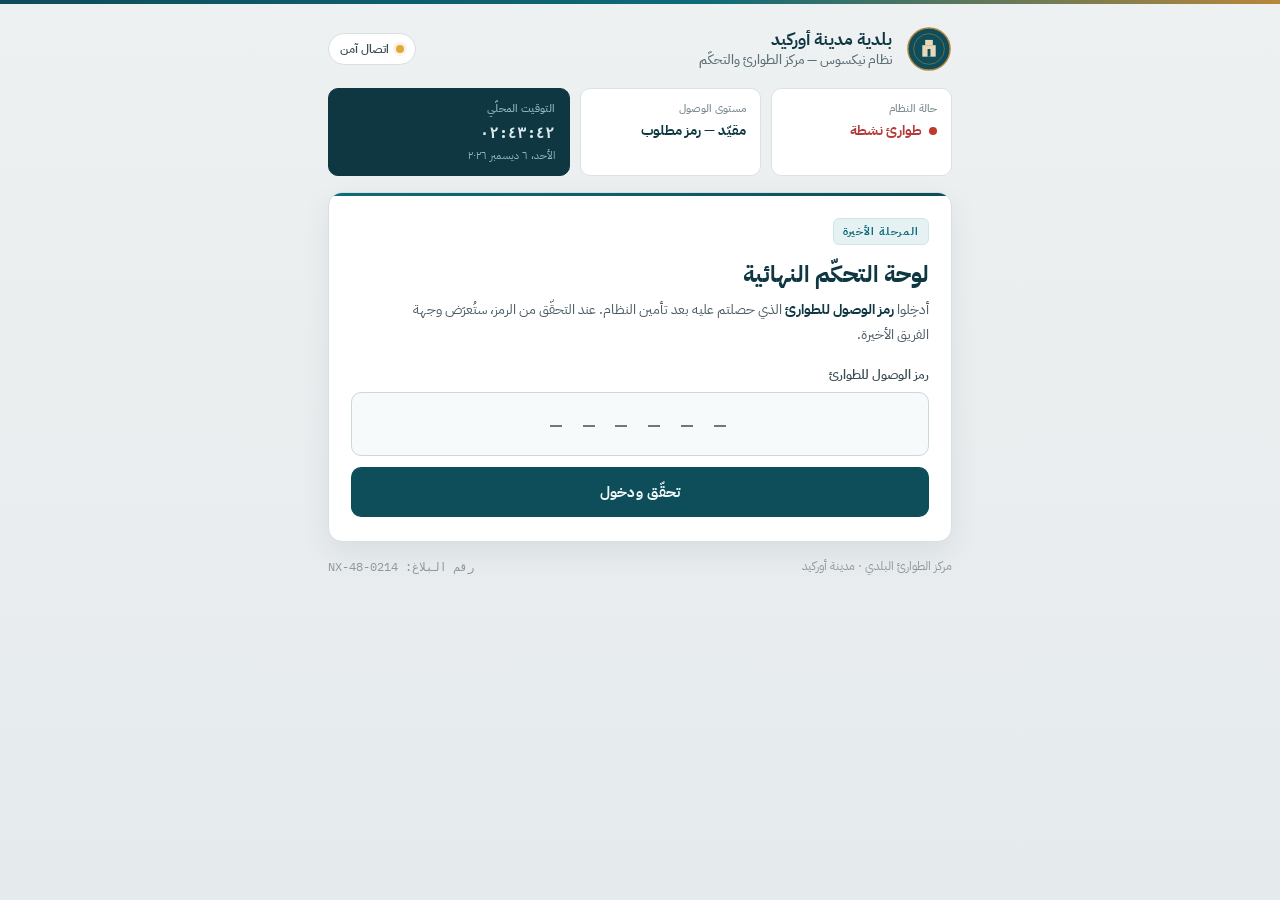
==== site3-emergency-panel/index.html @ ca9a8b62 "Add Site 3 - Emergency Panel (vanilla HTML/CSS/JS) Pixel-perfect implementation of the 'Site 3 - Eme" ====
<!DOCTYPE html>
<html lang="ar" dir="rtl">
<head>
<meta charset="utf-8">
<meta name="viewport" content="width=device-width, initial-scale=1">
<title>بلدية مدينة أوركيد — مركز الطوارئ والتحكّم</title>
<link rel="preconnect" href="https://fonts.googleapis.com">
<link rel="preconnect" href="https://fonts.gstatic.com" crossorigin>
<link href="https://fonts.googleapis.com/css2?family=IBM+Plex+Sans+Arabic:wght@400;500;600;700&family=IBM+Plex+Mono:wght@500;600&display=swap" rel="stylesheet">
<link rel="stylesheet" href="css/style.css">
</head>
<body>
<div class="page">
  <div class="top-bar"></div>

  <div class="container">

    <header class="header">
      <svg class="logo" width="46" height="46" viewBox="0 0 48 48" aria-hidden="true"><circle cx="24" cy="24" r="22" fill="#0e4d5a"/><circle cx="24" cy="24" r="22" fill="none" stroke="#b8863b" stroke-width="1.5"/><circle cx="24" cy="24" r="16" fill="none" stroke="#b8863b" stroke-width="1" opacity=".55"/><rect x="17" y="20" width="14" height="12" fill="#e9d9b8"/><rect x="20" y="14.5" width="8" height="5.5" fill="#e9d9b8"/><rect x="22.5" y="24" width="3" height="8" fill="#0e4d5a"/></svg>
      <div class="header-text">
        <div class="org-name">بلدية <span data-bind="cityName"></span></div>
        <div class="org-sub">نظام نيكسوس — مركز الطوارئ والتحكّم</div>
      </div>
      <div class="secure-pill">
        <span class="pill-dot"></span>
        <span class="pill-label">اتصال آمن</span>
      </div>
    </header>

    <div class="status-row">
      <div class="status-card">
        <div class="status-label">حالة النظام</div>
        <div class="status-value status-value--danger"><span class="danger-dot"></span>طوارئ نشطة</div>
      </div>
      <div class="status-card">
        <div class="status-label">مستوى الوصول</div>
        <div class="status-value">مقيّد — رمز مطلوب</div>
      </div>
      <div class="status-card status-card--dark">
        <div class="status-label status-label--dark">التوقيت المحلّي</div>
        <div class="clock-time" id="clock-time"></div>
        <div class="clock-date" id="clock-date"></div>
      </div>
    </div>

    <div class="panel">
      <div class="panel-accent"></div>
      <div class="panel-body">

        <section id="locked-view">
          <div class="stage-badge">المرحلة الأخيرة</div>
          <h1 class="panel-title">لوحة التحكّم النهائية</h1>
          <p class="panel-desc">أدخِلوا <b>رمز الوصول للطوارئ</b> الذي حصلتم عليه بعد تأمين النظام. عند التحقّق من الرمز، ستُعرَض وجهة الفريق الأخيرة.</p>

          <label class="field-label" for="code-input">رمز الوصول للطوارئ</label>
          <div class="field-group">
            <input id="code-input" dir="ltr" placeholder="— — — — — —" autocomplete="off" spellcheck="false">
            <button id="submit-btn" class="submit-btn" type="button">تحقّق ودخول</button>
          </div>

          <div class="error-box" id="error-box" hidden>
            <span class="error-icon">⚠</span>
            <div>
              <div class="error-title">رمز غير صالح</div>
              <div class="error-sub">تأكّدوا من الرمز وأعيدوا المحاولة · محاولات: <span id="attempts-count">0</span></div>
            </div>
          </div>
        </section>

        <section id="solved-view" hidden>
          <div class="success-head">
            <span class="success-check">✓</span>
            <div>
              <div class="success-title">تم التحقّق من الرمز</div>
              <div class="success-sub">النظام: مؤمّن ومُعاد ضبطه</div>
            </div>
          </div>

          <div class="location-card">
            <div class="location-head">
              <svg width="16" height="16" viewBox="0 0 24 24" fill="#7fd0a0" aria-hidden="true"><path d="M12 2a7 7 0 0 0-7 7c0 5 7 13 7 13s7-8 7-13a7 7 0 0 0-7-7Z"/><circle cx="12" cy="9" r="2.6" fill="#0e3742"/></svg>
              الوجهة الأخيرة للفريق
            </div>
            <div class="location-body">
              <div class="location-label">موقع المهندس المفقود</div>
              <div id="location-lines"></div>
            </div>
          </div>

          <p class="outro">انتهت المهمّة الرقمية. الخطوة التالية على أرض الواقع — توجّهوا إلى الموقع أعلاه بأسرع وقت.</p>
          <button id="reset-btn" class="reset-btn" type="button">إعادة القفل</button>
        </section>

      </div>
    </div>

    <footer class="footer-row">
      <span>مركز الطوارئ البلدي · <span data-bind="cityName"></span></span>
      <span class="report-id">رقم البلاغ: NX-48-0214</span>
    </footer>

  </div>
</div>
<script src="js/app.js"></script>
</body>
</html>
---- site3-emergency-panel/css/style.css ----
*{box-sizing:border-box}
html,body{margin:0}
body{background:#eaeef0;font-family:"IBM Plex Sans Arabic",system-ui,sans-serif;color:#16242b}
a{color:#0e6b78;text-decoration:none}
a:hover{text-decoration:underline}
input{font-family:inherit}
::selection{background:#cfe6e9}

.page{min-height:100vh;width:100%;display:flex;flex-direction:column;align-items:center;background:linear-gradient(180deg,#eef1f2 0%,#e5eaec 100%)}
.top-bar{height:4px;width:100%;background:linear-gradient(90deg,#0e4d5a,#0e6b78 55%,#b8863b)}

.container{width:100%;max-width:660px;padding:22px 18px 40px;display:flex;flex-direction:column;gap:16px}

.header{display:flex;align-items:center;gap:14px;flex-wrap:wrap}
.logo{flex:none}
.header-text{flex:1;min-width:0}
.org-name{font-size:17px;font-weight:700;color:#0e3742;line-height:1.25}
.org-sub{font-size:12.5px;color:#5b6f77;font-weight:500}
.secure-pill{display:flex;align-items:center;gap:7px;padding:6px 11px;background:#fff;border:1px solid #d7dfe1;border-radius:999px;flex:none}
.pill-dot{width:8px;height:8px;border-radius:50%;background:#e0a83b;box-shadow:0 0 0 3px #e0a83b22}
.pill-label{font-size:12px;color:#3a4c53;font-weight:600}

.status-row{display:flex;gap:10px;flex-wrap:wrap;align-items:stretch}
.status-card{flex:1;min-width:140px;background:#fff;border:1px solid #dbe2e4;border-radius:10px;padding:11px 14px}
.status-label{font-size:11px;color:#7b8b91;font-weight:500;margin-bottom:3px}
.status-value{font-size:14px;color:#0e3742;font-weight:700}
.status-value--danger{color:#b23b3b;display:flex;align-items:center;gap:7px}
.danger-dot{width:8px;height:8px;border-radius:50%;background:#c0392b}
.status-card--dark{flex:1.4;min-width:170px;background:#0e3742;border:1px solid #0e3742;color:#dce9ec}
.status-label--dark{color:#8fb4bc}
.clock-time{font-size:15px;font-weight:600;font-family:'IBM Plex Mono',monospace;letter-spacing:.02em}
.clock-date{font-size:11px;color:#8fb4bc;margin-top:2px}

.panel{background:#fff;border:1px solid #d7dfe1;border-radius:14px;box-shadow:0 10px 30px rgba(14,55,66,.08);overflow:hidden}
.panel-accent{height:3px;background:linear-gradient(90deg,#0e6b78,#0e4d5a)}
.panel-body{padding:22px 22px 24px}

.stage-badge{display:inline-block;font-size:11px;font-weight:700;letter-spacing:.08em;color:#0e6b78;background:#e5f1f2;border:1px solid #cfe6e9;border-radius:6px;padding:4px 9px}
.panel-title{margin:12px 0 6px;font-size:23px;font-weight:700;color:#0e3742}
.panel-desc{margin:0 0 18px;font-size:14px;line-height:1.75;color:#4a5c63;text-wrap:pretty}
.panel-desc b{color:#0e3742}

.field-label{display:block;font-size:12.5px;font-weight:600;color:#3a4c53;margin-bottom:8px}
.field-group{display:flex;flex-direction:column;gap:11px}
#code-input{width:100%;padding:15px 16px;border:1.5px solid #cdd8da;border-radius:10px;background:#f7fafa;color:#0e3742;font-family:'IBM Plex Mono',monospace;font-size:20px;font-weight:600;letter-spacing:.22em;text-align:center;text-transform:uppercase;outline:none}
#code-input.is-error{border-color:#e0a0a0}
.submit-btn{width:100%;padding:14px;background:#0e4d5a;color:#eef7f8;border:none;border-radius:10px;font-family:inherit;font-size:15px;font-weight:700;cursor:pointer;letter-spacing:.02em}
.submit-btn:hover{background:#0e5b6a}

.error-box{margin-top:14px;display:flex;align-items:flex-start;gap:9px;padding:11px 13px;background:#fdecec;border:1px solid #f3c9c9;border-radius:9px}
.error-box[hidden]{display:none}
.error-icon{color:#c0392b;font-weight:700;font-size:15px;line-height:1.2}
.error-title{font-size:13.5px;color:#a12d22;font-weight:600}
.error-sub{font-size:12px;color:#b25c52;margin-top:1px}

.success-head{display:flex;align-items:center;gap:10px;margin-bottom:16px}
.success-check{width:34px;height:34px;flex:none;border-radius:50%;background:#e4f4ea;border:1px solid #bfe3cd;display:flex;align-items:center;justify-content:center;color:#1f7a4d;font-size:18px;font-weight:700}
.success-title{font-size:16px;font-weight:700;color:#1f7a4d}
.success-sub{font-size:12.5px;color:#5b6f77}

.location-card{border:1.5px solid #0e6b78;border-radius:12px;overflow:hidden}
.location-head{background:#0e3742;color:#dce9ec;padding:10px 16px;font-size:12px;font-weight:600;letter-spacing:.04em;display:flex;align-items:center;gap:8px}
.location-body{padding:20px 18px;background:#f5faf7}
.location-label{font-size:11.5px;font-weight:700;letter-spacing:.06em;color:#0e6b78;margin-bottom:9px}
.location-line{font-size:18px;line-height:1.7;font-weight:600;color:#12313b;text-wrap:pretty}

.outro{margin:16px 0 2px;font-size:13px;line-height:1.7;color:#5b6f77;text-wrap:pretty}
.reset-btn{margin-top:12px;padding:8px 14px;background:transparent;color:#7b8b91;border:1px solid #d7dfe1;border-radius:8px;font-family:inherit;font-size:12.5px;font-weight:600;cursor:pointer}
.reset-btn:hover{color:#0e4d5a}

.footer-row{display:flex;justify-content:space-between;align-items:center;gap:10px;flex-wrap:wrap;font-size:11.5px;color:#8b989e}
.report-id{font-family:'IBM Plex Mono',monospace}
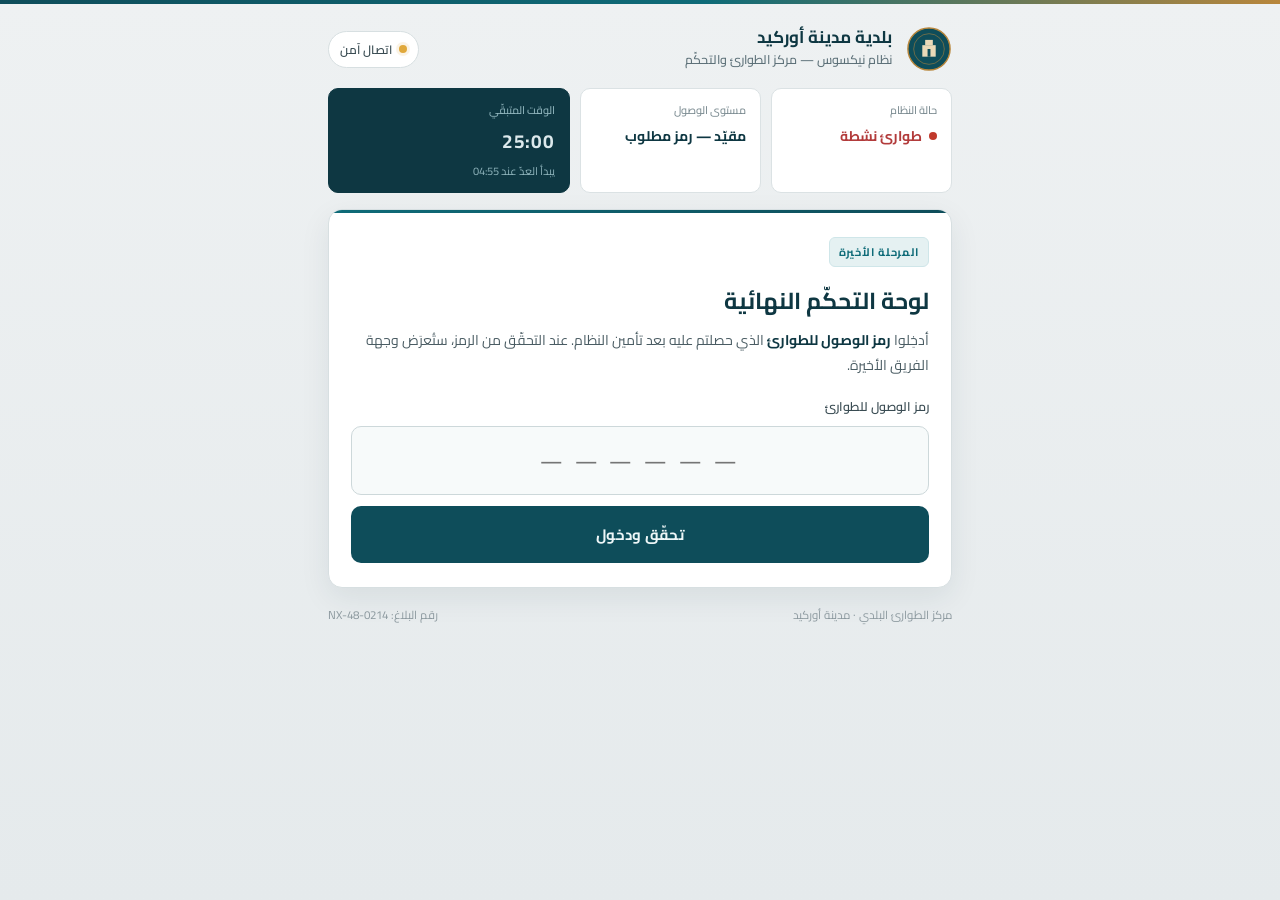
==== commit 7c77b222: "Site 3: switch font to Cairo and add 25-min countdown from 4:55 PM - Replace IBM Plex Sans Arabic / " ====
--- a/site3-emergency-panel/index.html
+++ b/site3-emergency-panel/index.html
@@ -6,7 +6,7 @@
 <title>بلدية مدينة أوركيد — مركز الطوارئ والتحكّم</title>
 <link rel="preconnect" href="https://fonts.googleapis.com">
 <link rel="preconnect" href="https://fonts.gstatic.com" crossorigin>
-<link href="https://fonts.googleapis.com/css2?family=IBM+Plex+Sans+Arabic:wght@400;500;600;700&family=IBM+Plex+Mono:wght@500;600&display=swap" rel="stylesheet">
+<link href="https://fonts.googleapis.com/css2?family=Cairo:wght@400;500;600;700;800&display=swap" rel="stylesheet">
 <link rel="stylesheet" href="css/style.css">
 </head>
 <body>
@@ -37,9 +37,9 @@
         <div class="status-value">مقيّد — رمز مطلوب</div>
       </div>
       <div class="status-card status-card--dark">
-        <div class="status-label status-label--dark">التوقيت المحلّي</div>
-        <div class="clock-time" id="clock-time"></div>
-        <div class="clock-date" id="clock-date"></div>
+        <div class="status-label status-label--dark">الوقت المتبقّي</div>
+        <div class="clock-time" id="countdown-time"></div>
+        <div class="clock-date" id="countdown-status"></div>
       </div>
     </div>
 
--- a/site3-emergency-panel/css/style.css
+++ b/site3-emergency-panel/css/style.css
@@ -1,6 +1,6 @@
 *{box-sizing:border-box}
 html,body{margin:0}
-body{background:#eaeef0;font-family:"IBM Plex Sans Arabic",system-ui,sans-serif;color:#16242b}
+body{background:#eaeef0;font-family:"Cairo",system-ui,sans-serif;color:#16242b}
 a{color:#0e6b78;text-decoration:none}
 a:hover{text-decoration:underline}
 input{font-family:inherit}
@@ -28,7 +28,8 @@
 .danger-dot{width:8px;height:8px;border-radius:50%;background:#c0392b}
 .status-card--dark{flex:1.4;min-width:170px;background:#0e3742;border:1px solid #0e3742;color:#dce9ec}
 .status-label--dark{color:#8fb4bc}
-.clock-time{font-size:15px;font-weight:600;font-family:'IBM Plex Mono',monospace;letter-spacing:.02em}
+.clock-time{font-size:19px;font-weight:700;font-variant-numeric:tabular-nums;letter-spacing:.04em}
+.clock-time--warn{color:#ffb3a7}
 .clock-date{font-size:11px;color:#8fb4bc;margin-top:2px}
 
 .panel{background:#fff;border:1px solid #d7dfe1;border-radius:14px;box-shadow:0 10px 30px rgba(14,55,66,.08);overflow:hidden}
@@ -42,7 +43,7 @@
 
 .field-label{display:block;font-size:12.5px;font-weight:600;color:#3a4c53;margin-bottom:8px}
 .field-group{display:flex;flex-direction:column;gap:11px}
-#code-input{width:100%;padding:15px 16px;border:1.5px solid #cdd8da;border-radius:10px;background:#f7fafa;color:#0e3742;font-family:'IBM Plex Mono',monospace;font-size:20px;font-weight:600;letter-spacing:.22em;text-align:center;text-transform:uppercase;outline:none}
+#code-input{width:100%;padding:15px 16px;border:1.5px solid #cdd8da;border-radius:10px;background:#f7fafa;color:#0e3742;font-family:inherit;font-size:20px;font-weight:600;letter-spacing:.22em;text-align:center;text-transform:uppercase;outline:none}
 #code-input.is-error{border-color:#e0a0a0}
 .submit-btn{width:100%;padding:14px;background:#0e4d5a;color:#eef7f8;border:none;border-radius:10px;font-family:inherit;font-size:15px;font-weight:700;cursor:pointer;letter-spacing:.02em}
 .submit-btn:hover{background:#0e5b6a}
@@ -69,4 +70,4 @@
 .reset-btn:hover{color:#0e4d5a}
 
 .footer-row{display:flex;justify-content:space-between;align-items:center;gap:10px;flex-wrap:wrap;font-size:11.5px;color:#8b989e}
-.report-id{font-family:'IBM Plex Mono',monospace}
+.report-id{font-variant-numeric:tabular-nums}
